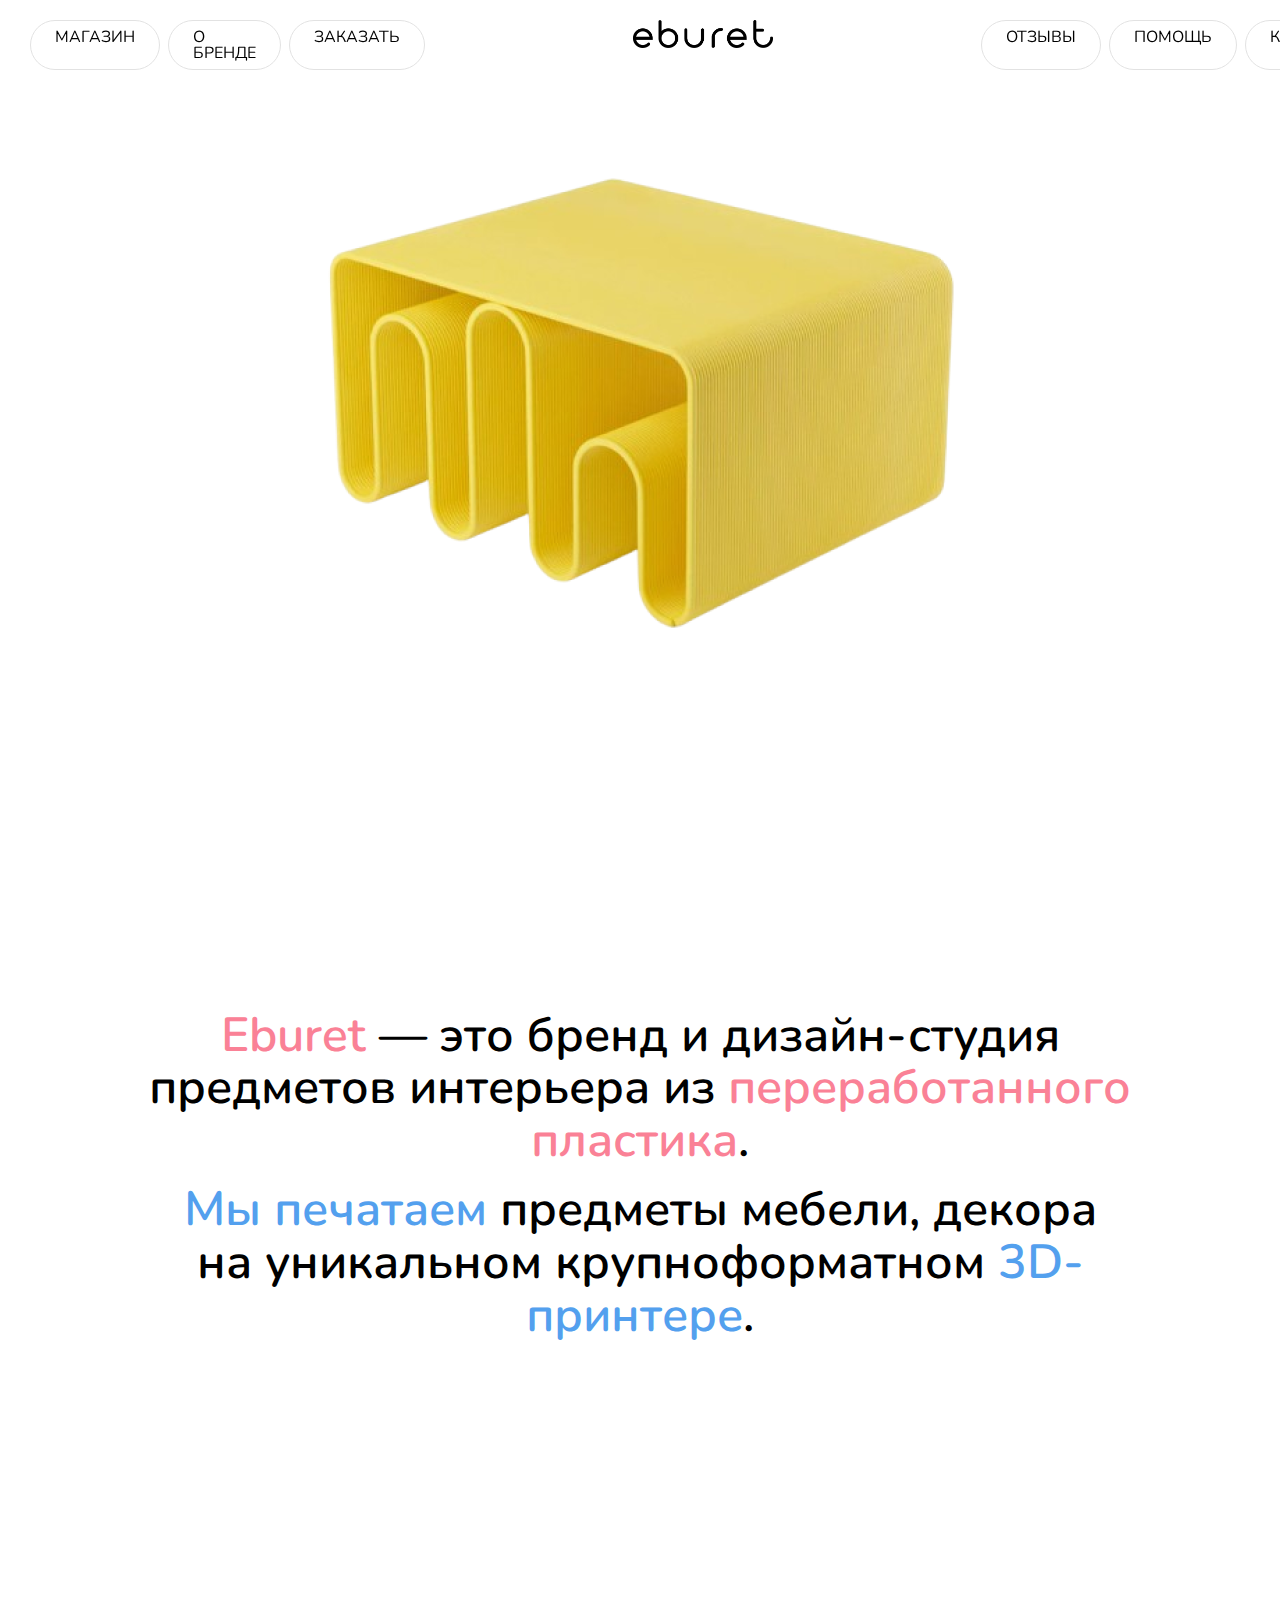
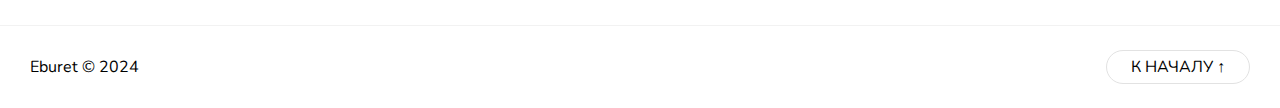
==== index.html @ 756c4e85 "first commit" ====
<!DOCTYPE html>
<html lang="ru">
  <head>
    <meta charset="UTF-8" />
    <meta name="viewport" content="width=device-width, initial-scale=1.0" />
    <title>Eburet</title>
    <link rel="icon" type="image/x-icon" href="images/favicons/favicon.ico" />
    <link rel="icon" type="image/png" href="images/favicons/favicon.png" />
    <link rel="stylesheet" href="stylesheets/style.css" />
  </head>
  <body>
    <header>
      <nav>
        <ul>
          <a href="shop.html" class="menu-item"><li>Магазин</li></a>
          <a href="about.html" class="menu-item"><li>О бренде</li></a>
          <a href="order.html" class="menu-item"><li>Заказать</li></a>
          <a href="index.html" class="logo-link"
            ><img src="images/logo.png" alt="Eburet"
          /></a>
          <a href="reviews.html" class="menu-item"><li>Отзывы</li></a>
          <a href="help.html" class="menu-item"><li>Помощь</li></a>
          <a href="contacts.html" class="menu-item"><li>Контакты</li></a>
        </ul>
      </nav>
    </header>
    <section class="index_main_contaner">
      <img
        src="images/eburet_yellow.png"
        alt="Желтый ебурет"
        title="Желтый ебурет"
      />
    </section>
    <section class="intro-text">
      <h2>
        <span class="highlight-pink">Eburet</span> — это бренд и дизайн-студия
        предметов интерьера из <span class="highlight-pink"
          >переработанного пластика</span
        >.
      </h2>
      <h2>
        <span class="highlight-blue">Мы печатаем</span> предметы мебели, декора
        на уникальном крупноформатном
        <span class="highlight-blue">3D-принтере</span>.
      </h2>
    </section>
    <footer>
      <p>Eburet © 2024</p>
      <a href="#top" class="back-to-top">К началу ↑</a>
    </footer>
  </body>
</html>
---- stylesheets/style.css ----
@import url('reset.css');
@import url('fonts.css');
@import url('main.css');
@import url('responsive.css');
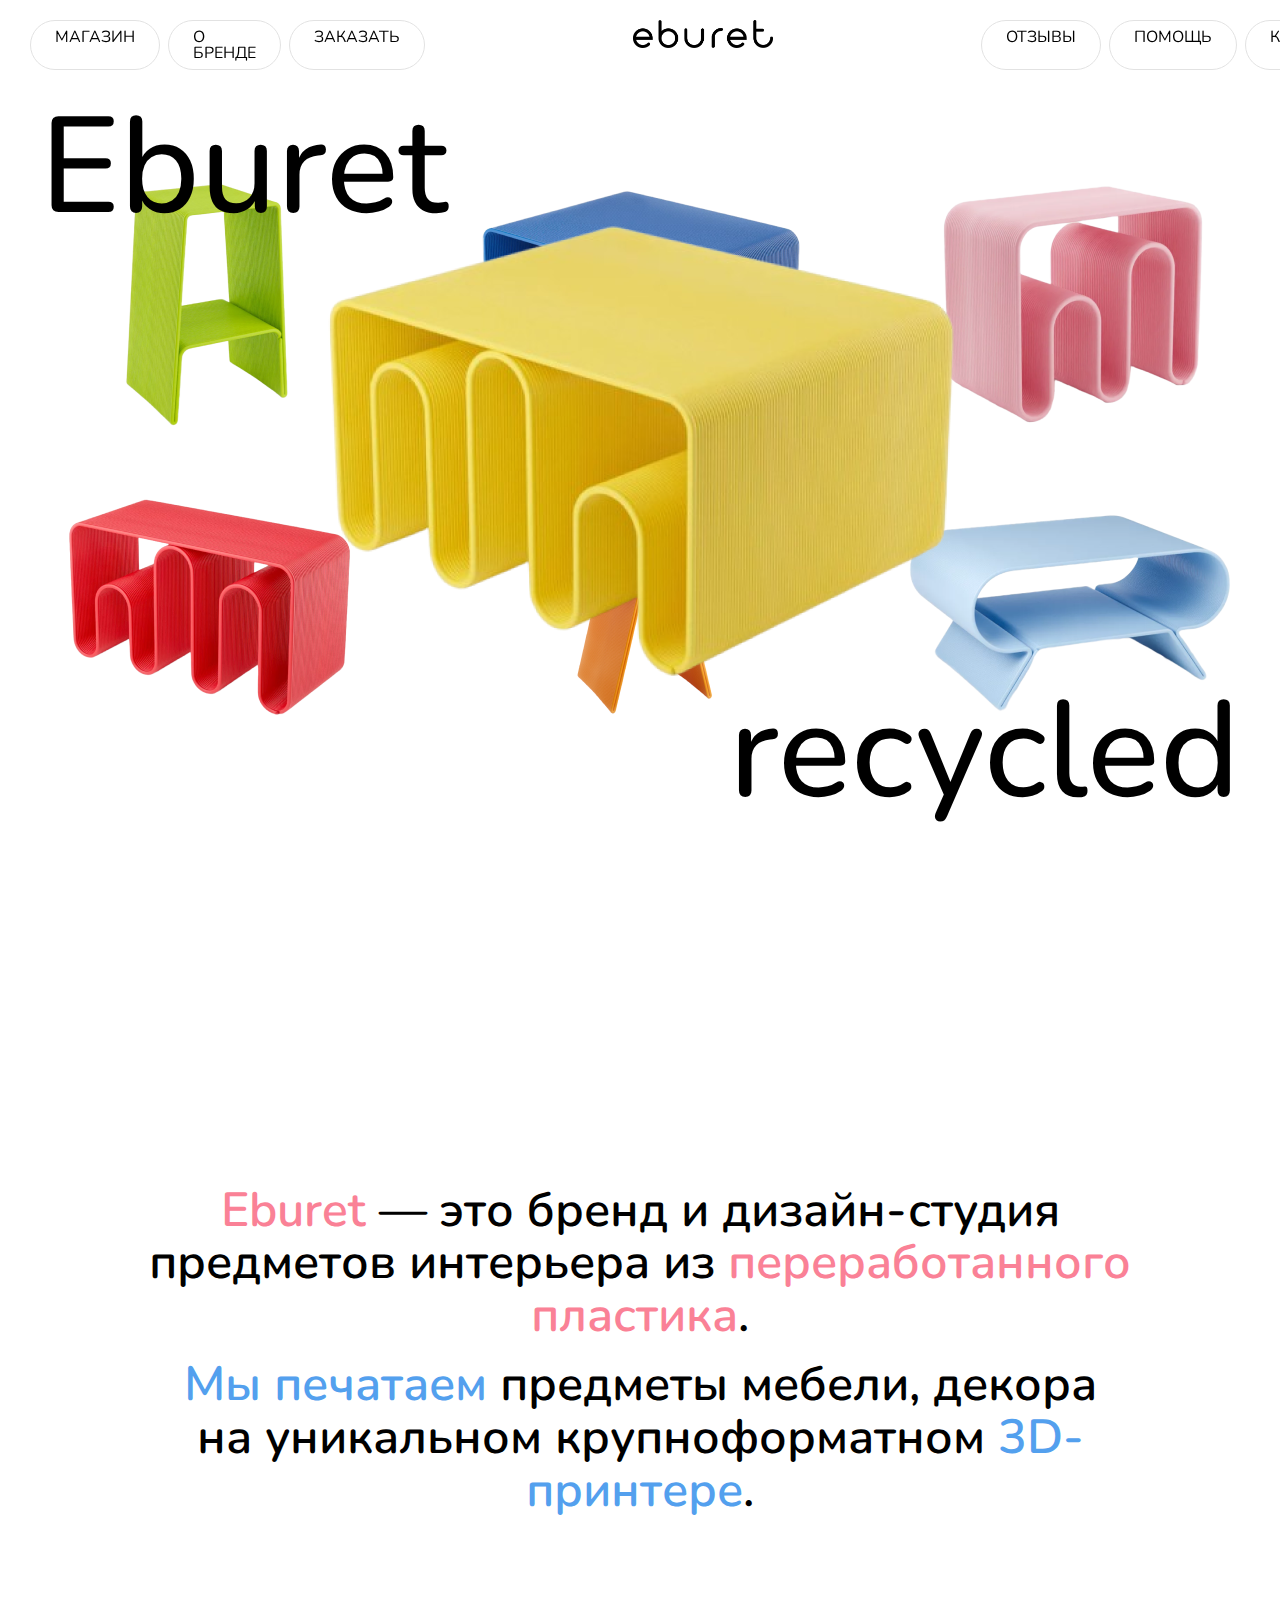
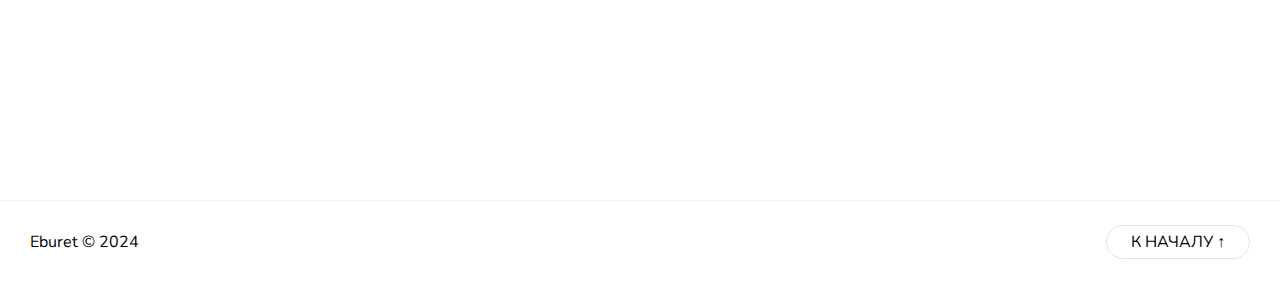
==== commit e5682896: "add responsive" ====
--- a/index.html
+++ b/index.html
@@ -23,13 +23,25 @@
           <a href="contacts.html" class="menu-item"><li>Контакты</li></a>
         </ul>
       </nav>
+      <div class="header-btn-mobile"></div>
     </header>
     <section class="index_main_contaner">
+      <h1 class="word-1">Eburet</h1>
+      <h1 class="word-2">recycled</h1>
       <img
+        class="index_cover_img"
         src="images/eburet_yellow.png"
         alt="Желтый ебурет"
         title="Желтый ебурет"
       />
+      <div class="wrap_imgs">
+        <img src="images/barny_green.png" alt="Стул Barny" />
+        <img src="images/eburet_mega_blue.png" alt="Eburet" />
+        <img src="images/eburet_pink.png" alt="Eburet" />
+        <img src="images/eburet_plus_red.png" alt="Eburet" />
+        <img src="images/nlo_orange.png" alt="Nlo" />
+        <img src="images/myshonok_blue.png" alt="Myshonok" />
+      </div>
     </section>
     <section class="intro-text">
       <h2>
